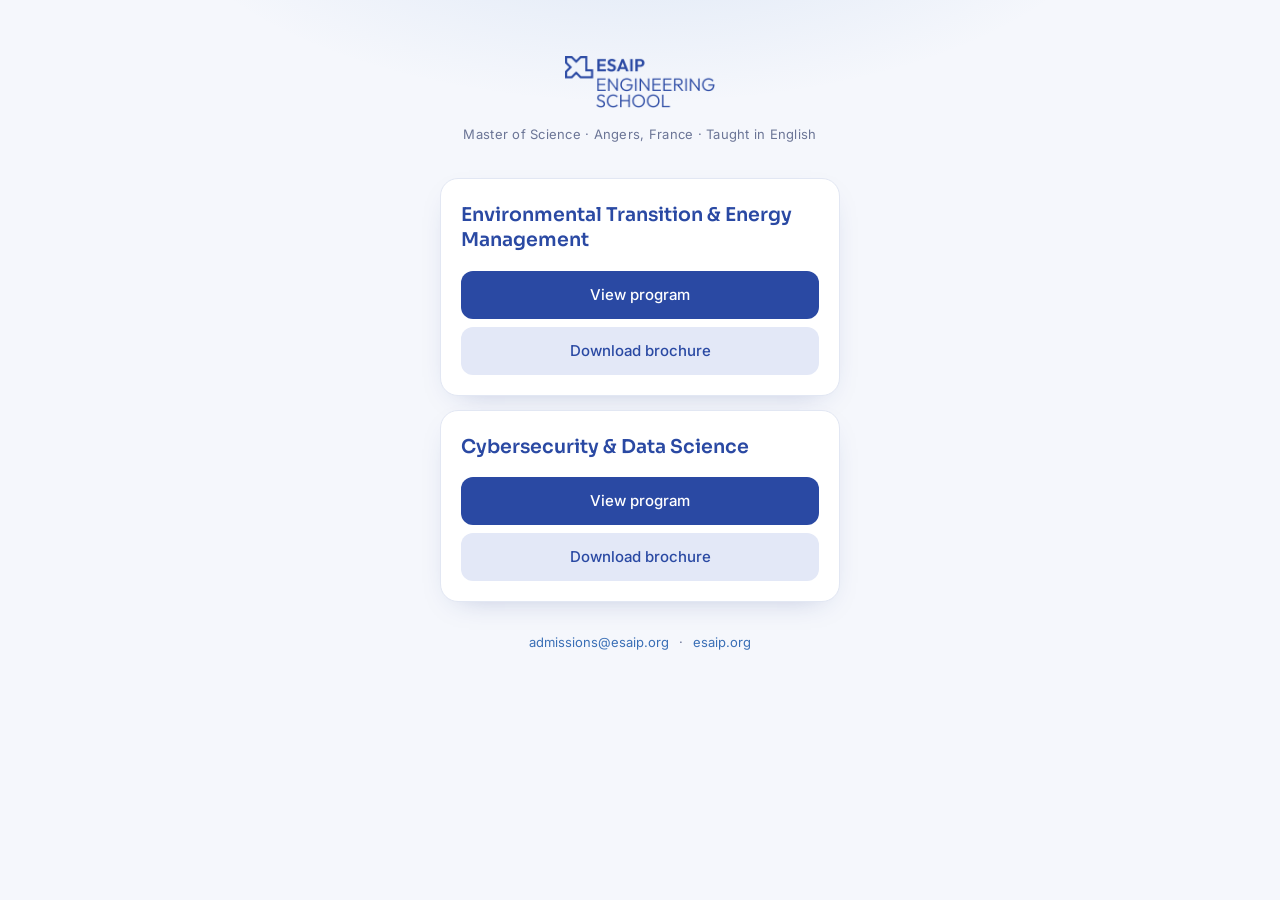
==== index.html @ 54f1c128 "Initial commit" ====
<!doctype html>
<html lang="en">
<head>
  <meta charset="utf-8">
  <meta name="viewport" content="width=device-width, initial-scale=1, viewport-fit=cover">
  <title>ESAIP — MSc Programs</title>
  <meta name="theme-color" content="#2a49a3">
  <link rel="icon" type="image/png" href="assets/favicon.png">
  <link rel="preconnect" href="https://fonts.googleapis.com">
  <link rel="preconnect" href="https://fonts.gstatic.com" crossorigin>
  <link href="https://fonts.googleapis.com/css2?family=Sora:wght@400;600&family=Inter:wght@400;500;600&display=swap" rel="stylesheet">
  <link rel="stylesheet" href="css/style.css">
</head>
<body>
  <main class="page">

    <header class="head">
      <img class="logo" src="assets/logo-blue.png" alt="ESAIP Engineering School" width="632" height="220">
      <p class="intro">Master of Science · Angers, France · Taught in English</p>
    </header>

    <article class="program">
      <h2>Environmental Transition &amp; Energy Management</h2>
      <div class="links">
        <a class="btn btn--primary" href="https://en.esaip.org/formation/msc-environmental-transition-energy-management/" target="_blank" rel="noopener">View program</a>
        <a class="btn btn--ghost" href="brochures/ESAIP-MSc-Environmental-Transition-Energy-Management.pdf" download>Download brochure</a>
      </div>
    </article>

    <article class="program">
      <h2>Cybersecurity &amp; Data Science</h2>
      <div class="links">
        <a class="btn btn--primary" href="https://en.esaip.org/formation/msc-cybersecurity/" target="_blank" rel="noopener">View program</a>
        <a class="btn btn--ghost" href="brochures/ESAIP-MSc-Cybersecurity-Data-Science.pdf" download>Download brochure</a>
      </div>
    </article>

    <footer class="foot">
      <a href="mailto:admissions@esaip.org">admissions@esaip.org</a>
      <span aria-hidden="true">·</span>
      <a href="https://en.esaip.org/" target="_blank" rel="noopener">esaip.org</a>
    </footer>

  </main>
</body>
</html>
---- css/style.css ----
/* ESAIP — MSc page */

:root {
  --blue-900: #1c3580;
  --blue-800: #2a49a3;
  --blue-600: #3a6fb6;
  --blue-500: #4b83cb;
  --blue-100: #e3e8f7;
  --blue-50:  #f5f7fc;
  --ink: #18234a;
  --muted: #6b7596;
  --line: #e2e7f3;
  --shadow: 0 10px 30px -18px rgba(28, 53, 128, .35);
  --font-head: "Sora", system-ui, sans-serif;
  --font-body: "Inter", system-ui, -apple-system, sans-serif;
}

*, *::before, *::after { box-sizing: border-box; }

body {
  margin: 0;
  min-height: 100vh;
  font-family: var(--font-body);
  color: var(--ink);
  background:
    radial-gradient(700px 320px at 50% -120px, rgba(75, 131, 203, .16), transparent 70%),
    var(--blue-50);
  -webkit-font-smoothing: antialiased;
}

.page {
  max-width: 440px;
  margin: 0 auto;
  padding: calc(56px + env(safe-area-inset-top)) 20px calc(40px + env(safe-area-inset-bottom));
}

/* Header */
.head { text-align: center; margin-bottom: 36px; }
.logo { width: 150px; height: auto; display: block; margin: 0 auto; }
.intro { margin: 18px 0 0; font-size: 13px; letter-spacing: .02em; color: var(--muted); }

/* Program */
.program {
  background: #fff;
  border: 1px solid var(--line);
  border-radius: 18px;
  padding: 24px 20px 20px;
  margin-bottom: 14px;
  box-shadow: var(--shadow);
}
.program h2 {
  margin: 0 0 18px;
  font-family: var(--font-head);
  font-weight: 600;
  font-size: 19px;
  line-height: 1.3;
  color: var(--blue-800);
}
.links { display: grid; gap: 8px; }

/* Buttons */
.btn {
  display: flex;
  align-items: center;
  justify-content: center;
  min-height: 48px;
  padding: 12px 18px;
  border: 0;
  border-radius: 12px;
  font: 500 15px/1.2 var(--font-body);
  text-decoration: none;
  cursor: pointer;
  transition: background .2s ease, opacity .2s ease;
  -webkit-tap-highlight-color: transparent;
}
.btn--primary { background: var(--blue-800); color: #fff; }
.btn--primary:hover { background: var(--blue-900); }
.btn--ghost { background: var(--blue-100); color: var(--blue-800); }
.btn--ghost:hover { background: #d6ddf2; }
.btn:focus-visible { outline: 2px solid var(--blue-500); outline-offset: 2px; }

/* Footer */
.foot {
  margin-top: 32px;
  text-align: center;
  font-size: 13px;
  color: var(--muted);
}
.foot a { color: var(--blue-600); text-decoration: none; }
.foot a:hover { text-decoration: underline; }
.foot span { margin: 0 6px; }
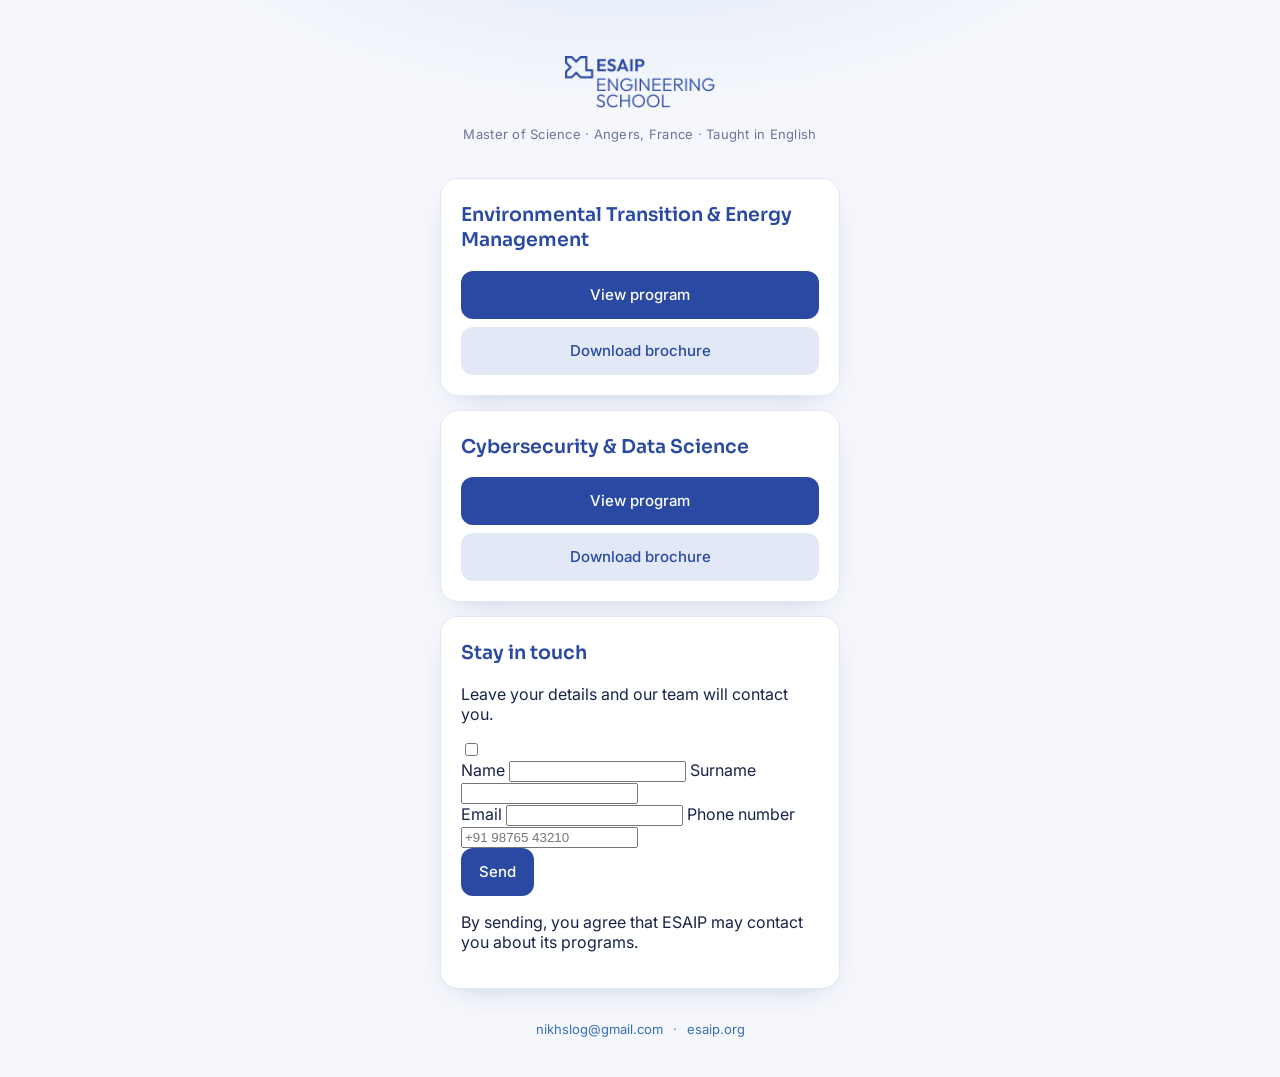
==== commit 24f3cf9a: "form Added a lead form section for user inquiries with validation and submission handling." ====
--- a/index.html
+++ b/index.html
@@ -35,12 +35,92 @@
       </div>
     </article>
 
+        <section class="program form-card" aria-labelledby="form-title">
+      <h2 id="form-title">Stay in touch</h2>
+      <p class="form-note">Leave your details and our team will contact you.</p>
+
+      <form id="leadForm" novalidate>
+        <!-- Web3Forms settings -->
+        <input type="hidden" name="access_key" value="YOUR_ACCESS_KEY_HERE">
+        <input type="hidden" name="subject" value="New MSc enquiry — ESAIP event">
+        <input type="hidden" name="from_name" value="ESAIP MSc event page">
+        <input type="checkbox" name="botcheck" class="hp" tabindex="-1" autocomplete="off">
+
+        <div class="row">
+          <label class="field">
+            <span>Name</span>
+            <input type="text" name="name" autocomplete="given-name" required>
+          </label>
+          <label class="field">
+            <span>Surname</span>
+            <input type="text" name="surname" autocomplete="family-name" required>
+          </label>
+        </div>
+        <label class="field">
+          <span>Email</span>
+          <input type="email" name="email" autocomplete="email" inputmode="email" required>
+        </label>
+        <label class="field">
+          <span>Phone number</span>
+          <input type="tel" name="phone" autocomplete="tel" inputmode="tel" placeholder="+91 98765 43210" required>
+        </label>
+
+        <button class="btn btn--primary" type="submit">Send</button>
+        <p class="form-status" id="formStatus" role="status" aria-live="polite"></p>
+        <p class="consent">By sending, you agree that ESAIP may contact you about its programs.</p>
+      </form>
+    </section>
+
     <footer class="foot">
-      <a href="mailto:admissions@esaip.org">admissions@esaip.org</a>
+      <a href="mailto:nikhslog@gmail.com">nikhslog@gmail.com</a>
       <span aria-hidden="true">·</span>
       <a href="https://en.esaip.org/" target="_blank" rel="noopener">esaip.org</a>
     </footer>
 
   </main>
+    <script>
+    (function () {
+      var form = document.getElementById("leadForm");
+      var status = document.getElementById("formStatus");
+      var button = form.querySelector("button");
+
+      form.addEventListener("submit", function (e) {
+        e.preventDefault();
+        if (!form.checkValidity()) {
+          form.classList.add("tried");
+          status.className = "form-status is-error";
+          status.textContent = "Please fill in all fields with a valid email.";
+          return;
+        }
+
+        button.disabled = true;
+        button.textContent = "Sending…";
+        status.className = "form-status";
+        status.textContent = "";
+
+        fetch("https://api.web3forms.com/submit", {
+          method: "POST",
+          headers: { "Content-Type": "application/json", "Accept": "application/json" },
+          body: JSON.stringify(Object.fromEntries(new FormData(form)))
+        })
+          .then(function (res) { return res.json(); })
+          .then(function (data) {
+            if (!data.success) throw new Error(data.message);
+            form.reset();
+            form.classList.remove("tried");
+            status.className = "form-status is-ok";
+            status.textContent = "Thank you! We'll be in touch soon.";
+          })
+          .catch(function () {
+            status.className = "form-status is-error";
+            status.textContent = "Couldn't send. Please check your connection and try again.";
+          })
+          .finally(function () {
+            button.disabled = false;
+            button.textContent = "Send";
+          });
+      });
+    })();
+  </script>
 </body>
-</html>+</html>
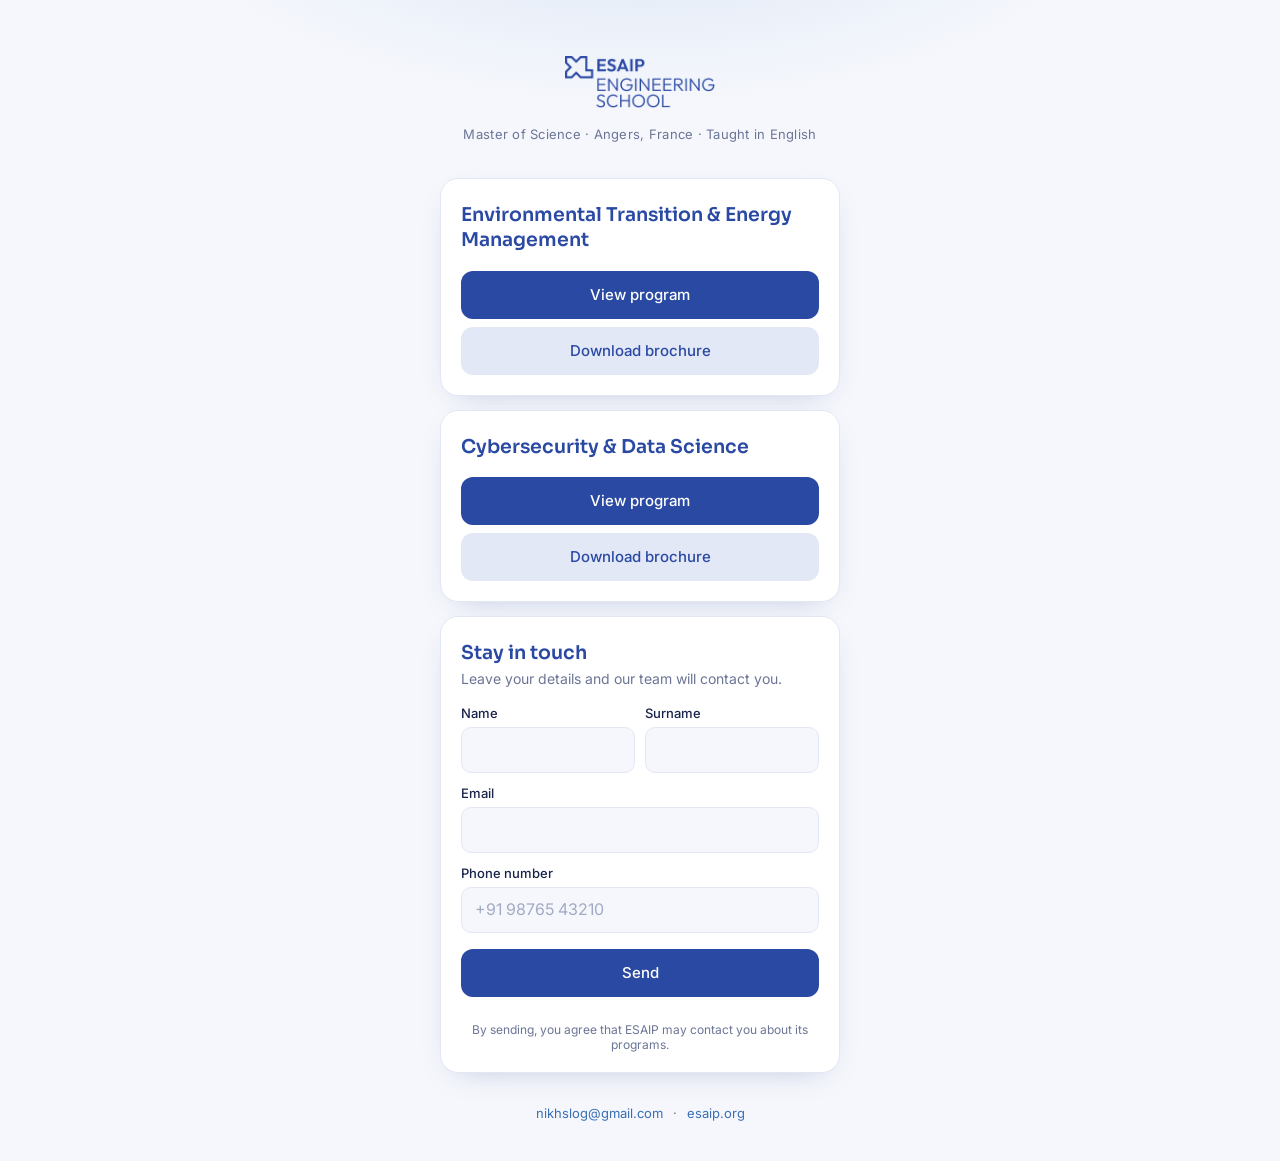
==== commit a78d8614: "email" ====
--- a/index.html
+++ b/index.html
@@ -35,16 +35,16 @@
       </div>
     </article>
 
-        <section class="program form-card" aria-labelledby="form-title">
+    <section class="program form-card" aria-labelledby="form-title">
       <h2 id="form-title">Stay in touch</h2>
       <p class="form-note">Leave your details and our team will contact you.</p>
 
       <form id="leadForm" novalidate>
-        <!-- Web3Forms settings -->
-        <input type="hidden" name="access_key" value="YOUR_ACCESS_KEY_HERE">
-        <input type="hidden" name="subject" value="New MSc enquiry — ESAIP event">
-        <input type="hidden" name="from_name" value="ESAIP MSc event page">
-        <input type="checkbox" name="botcheck" class="hp" tabindex="-1" autocomplete="off">
+        <!-- FormSubmit settings -->
+        <input type="hidden" name="_subject" value="New MSc enquiry — ESAIP event">
+        <input type="hidden" name="_template" value="table">
+        <input type="hidden" name="_captcha" value="false">
+        <input type="text" name="_honey" class="hp" tabindex="-1" autocomplete="off">
 
         <div class="row">
           <label class="field">
@@ -78,7 +78,8 @@
     </footer>
 
   </main>
-    <script>
+
+  <script>
     (function () {
       var form = document.getElementById("leadForm");
       var status = document.getElementById("formStatus");
@@ -98,14 +99,14 @@
         status.className = "form-status";
         status.textContent = "";
 
-        fetch("https://api.web3forms.com/submit", {
+        fetch("https://formsubmit.co/ajax/nikhslog@gmail.com", {
           method: "POST",
           headers: { "Content-Type": "application/json", "Accept": "application/json" },
           body: JSON.stringify(Object.fromEntries(new FormData(form)))
         })
           .then(function (res) { return res.json(); })
           .then(function (data) {
-            if (!data.success) throw new Error(data.message);
+            if (String(data.success) !== "true") throw new Error(data.message);
             form.reset();
             form.classList.remove("tried");
             status.className = "form-status is-ok";
--- a/css/style.css
+++ b/css/style.css
@@ -86,6 +86,39 @@
   font-size: 13px;
   color: var(--muted);
 }
+/* Form */
+.form-card h2 { margin-bottom: 4px; }
+.form-note { margin: 0 0 18px; font-size: 14px; color: var(--muted); }
+#leadForm { display: grid; gap: 12px; }
+.row { display: grid; grid-template-columns: 1fr 1fr; gap: 10px; }
+.field { display: grid; gap: 6px; min-width: 0; }
+.field span { font-size: 13px; font-weight: 500; color: var(--ink); }
+.field input {
+  width: 100%;
+  min-height: 46px;
+  padding: 11px 13px;
+  font: 400 16px/1.2 var(--font-body); /* 16px stops iPhone zooming in */
+  color: var(--ink);
+  background: var(--blue-50);
+  border: 1px solid var(--line);
+  border-radius: 10px;
+  transition: border-color .2s ease, background .2s ease, box-shadow .2s ease;
+}
+.field input::placeholder { color: #a3abc4; }
+.field input:focus {
+  outline: none;
+  background: #fff;
+  border-color: var(--blue-500);
+  box-shadow: 0 0 0 3px rgba(75, 131, 203, .15);
+}
+.tried .field input:invalid { border-color: #d9534f; }
+#leadForm .btn { width: 100%; margin-top: 4px; }
+#leadForm .btn:disabled { opacity: .7; cursor: default; }
+.form-status { margin: 0; font-size: 14px; text-align: center; min-height: 1px; }
+.form-status.is-ok { color: #1f8a5b; }
+.form-status.is-error { color: #c0392b; }
+.consent { margin: 0; font-size: 12px; color: var(--muted); text-align: center; }
+.hp { display: none; }
 .foot a { color: var(--blue-600); text-decoration: none; }
 .foot a:hover { text-decoration: underline; }
-.foot span { margin: 0 6px; }+.foot span { margin: 0 6px; }
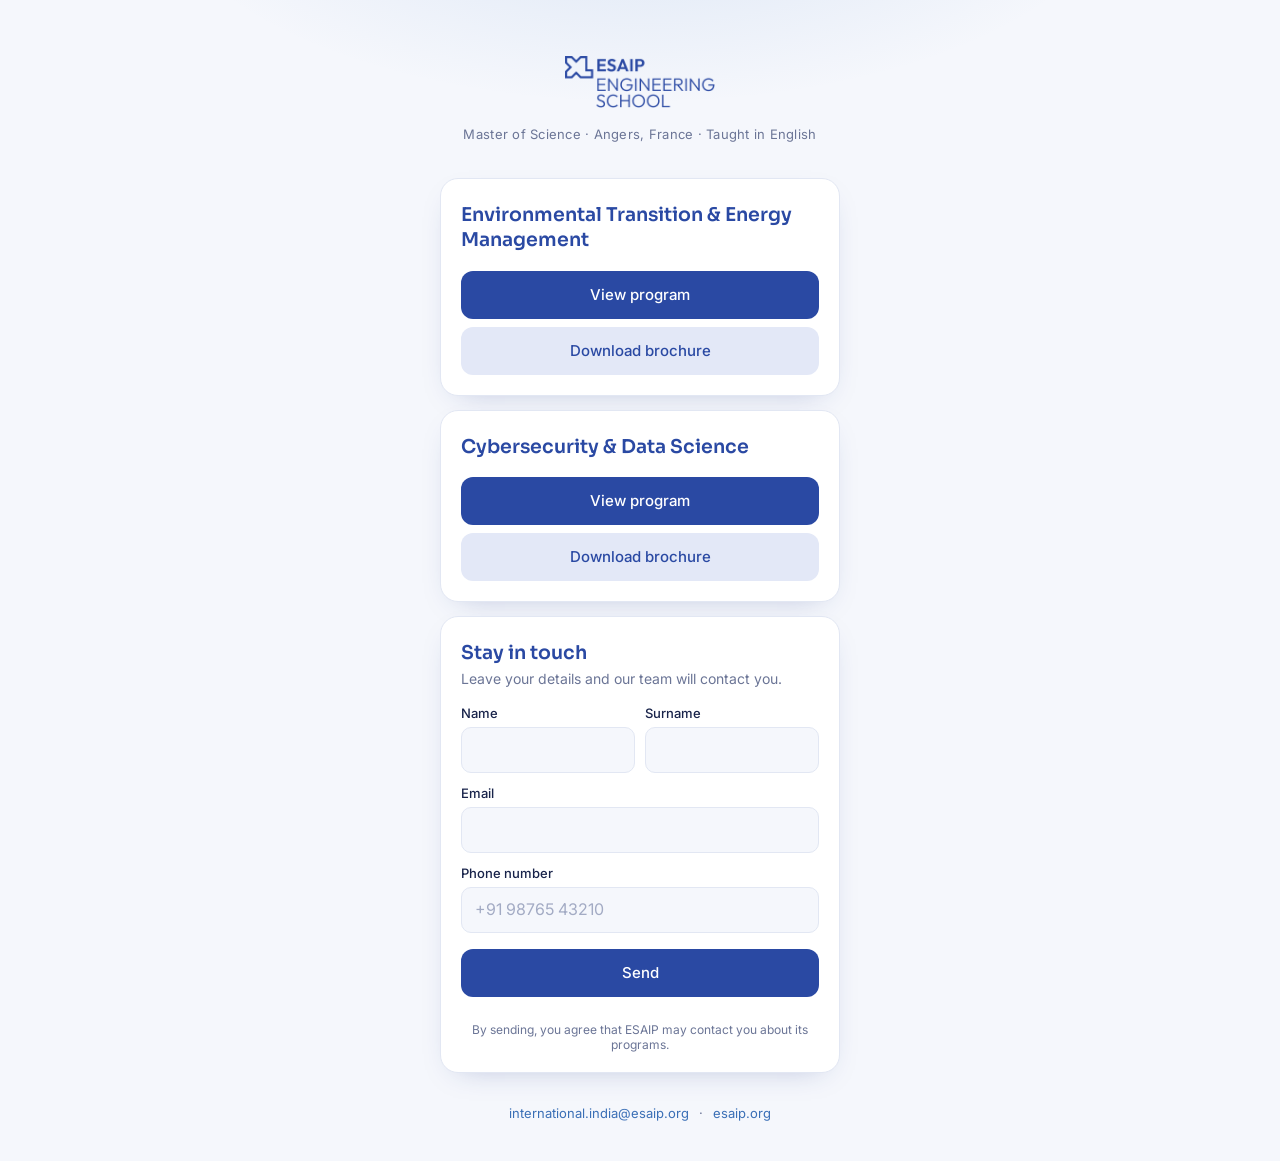
==== commit f24f31bd: "Update email address in form submission and footer" ====
--- a/index.html
+++ b/index.html
@@ -72,7 +72,7 @@
     </section>
 
     <footer class="foot">
-      <a href="mailto:nikhslog@gmail.com">nikhslog@gmail.com</a>
+      <a href="mailto:international.india@esaip.org">international.india@esaip.org</a>
       <span aria-hidden="true">·</span>
       <a href="https://en.esaip.org/" target="_blank" rel="noopener">esaip.org</a>
     </footer>
@@ -99,7 +99,7 @@
         status.className = "form-status";
         status.textContent = "";
 
-        fetch("https://formsubmit.co/ajax/nikhslog@gmail.com", {
+        fetch("https://formsubmit.co/ajax/international.india@esaip.org", {
           method: "POST",
           headers: { "Content-Type": "application/json", "Accept": "application/json" },
           body: JSON.stringify(Object.fromEntries(new FormData(form)))
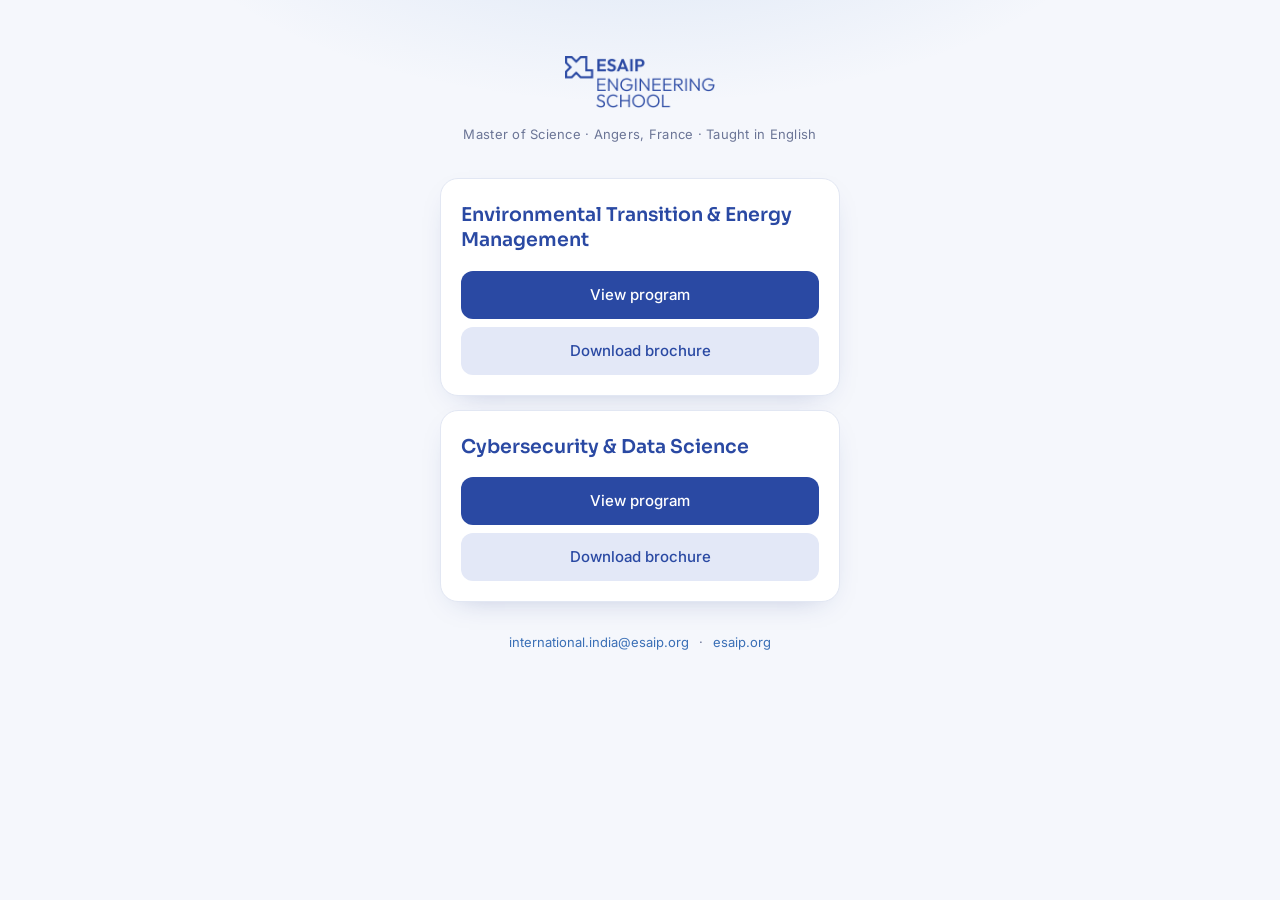
==== commit 076f2ef8: "Add files via upload" ====
--- a/index.html
+++ b/index.html
@@ -23,7 +23,8 @@
       <h2>Environmental Transition &amp; Energy Management</h2>
       <div class="links">
         <a class="btn btn--primary" href="https://en.esaip.org/formation/msc-environmental-transition-energy-management/" target="_blank" rel="noopener">View program</a>
-        <a class="btn btn--ghost" href="brochures/ESAIP-MSc-Environmental-Transition-Energy-Management.pdf" download>Download brochure</a>
+        <a class="btn btn--ghost" href="brochures/ESAIP-MSc-Environmental-Transition-Energy-Management.pdf"
+           data-brochure="Environmental Transition & Energy Management">Download brochure</a>
       </div>
     </article>
 
@@ -31,19 +32,33 @@
       <h2>Cybersecurity &amp; Data Science</h2>
       <div class="links">
         <a class="btn btn--primary" href="https://en.esaip.org/formation/msc-cybersecurity/" target="_blank" rel="noopener">View program</a>
-        <a class="btn btn--ghost" href="brochures/ESAIP-MSc-Cybersecurity-Data-Science.pdf" download>Download brochure</a>
+        <a class="btn btn--ghost" href="brochures/ESAIP-MSc-Cybersecurity-Data-Science.pdf"
+           data-brochure="Cybersecurity & Data Science">Download brochure</a>
       </div>
     </article>
 
-    <section class="program form-card" aria-labelledby="form-title">
-      <h2 id="form-title">Stay in touch</h2>
-      <p class="form-note">Leave your details and our team will contact you.</p>
+    <footer class="foot">
+      <a href="mailto:international.india@esaip.org">international.india@esaip.org</a>
+      <span aria-hidden="true">·</span>
+      <a href="https://en.esaip.org/" target="_blank" rel="noopener">esaip.org</a>
+    </footer>
+
+  </main>
+
+  <!-- Pop-up form shown before a brochure download -->
+  <dialog class="modal" id="leadDialog" aria-labelledby="formTitle">
+    <button class="modal__close" type="button" id="closeDialog" aria-label="Close">&times;</button>
+
+    <div id="formView">
+      <h2 id="formTitle">Get the brochure</h2>
+      <p class="form-note" id="formProgram">Enter your details to download the brochure.</p>
 
       <form id="leadForm" novalidate>
         <!-- FormSubmit settings -->
-        <input type="hidden" name="_subject" value="New MSc enquiry — ESAIP event">
+        <input type="hidden" name="_subject" id="formSubject" value="New brochure request — ESAIP event">
         <input type="hidden" name="_template" value="table">
         <input type="hidden" name="_captcha" value="false">
+        <input type="hidden" name="brochure" id="formBrochure" value="">
         <input type="text" name="_honey" class="hp" tabindex="-1" autocomplete="off">
 
         <div class="row">
@@ -65,25 +80,86 @@
           <input type="tel" name="phone" autocomplete="tel" inputmode="tel" placeholder="+91 98765 43210" required>
         </label>
 
-        <button class="btn btn--primary" type="submit">Send</button>
+        <button class="btn btn--primary" type="submit">Download brochure</button>
         <p class="form-status" id="formStatus" role="status" aria-live="polite"></p>
-        <p class="consent">By sending, you agree that ESAIP may contact you about its programs.</p>
+        <p class="consent">By submitting, you agree that ESAIP may contact you about its programs.</p>
       </form>
-    </section>
-
-    <footer class="foot">
-      <a href="mailto:international.india@esaip.org">international.india@esaip.org</a>
-      <span aria-hidden="true">·</span>
-      <a href="https://en.esaip.org/" target="_blank" rel="noopener">esaip.org</a>
-    </footer>
-
-  </main>
+    </div>
+
+    <div class="done" id="doneView" hidden>
+      <div class="done-icon" aria-hidden="true">✓</div>
+      <h2>Thank you!</h2>
+      <p class="form-note">Your brochure is downloading. Our team will be in touch soon.</p>
+      <a class="btn btn--primary" id="doneLink" href="#" download>Download again</a>
+    </div>
+  </dialog>
 
   <script>
     (function () {
-      var form = document.getElementById("leadForm");
-      var status = document.getElementById("formStatus");
-      var button = form.querySelector("button");
+      var EMAIL = "international.india@esaip.org";
+      var STORAGE_KEY = "esaip_msc_lead";
+
+      var dialog   = document.getElementById("leadDialog");
+      var form     = document.getElementById("leadForm");
+      var status   = document.getElementById("formStatus");
+      var submit   = form.querySelector("button[type=submit]");
+      var formView = document.getElementById("formView");
+      var doneView = document.getElementById("doneView");
+      var doneLink = document.getElementById("doneLink");
+      var pending  = null; // { href, name }
+
+      function hasRegistered() {
+        try { return localStorage.getItem(STORAGE_KEY) === "1"; } catch (e) { return false; }
+      }
+      function rememberRegistered() {
+        try { localStorage.setItem(STORAGE_KEY, "1"); } catch (e) {}
+      }
+
+      function startDownload(href) {
+        var a = document.createElement("a");
+        a.href = href;
+        a.setAttribute("download", "");
+        document.body.appendChild(a);
+        a.click();
+        a.remove();
+      }
+
+      function openForm(item) {
+        pending = item;
+        document.getElementById("formProgram").textContent =
+          "Enter your details to download the " + item.name + " brochure.";
+        document.getElementById("formBrochure").value = item.name;
+        document.getElementById("formSubject").value = "New brochure request — " + item.name;
+        formView.hidden = false;
+        doneView.hidden = true;
+        status.textContent = "";
+        status.className = "form-status";
+        dialog.showModal();
+      }
+
+      function showDone() {
+        rememberRegistered();
+        form.reset();
+        form.classList.remove("tried");
+        formView.hidden = true;
+        doneView.hidden = false;
+        doneLink.href = pending.href;
+        startDownload(pending.href);
+      }
+
+      // Download buttons: ask for details the first time, download directly afterwards
+      document.querySelectorAll("[data-brochure]").forEach(function (link) {
+        link.addEventListener("click", function (e) {
+          e.preventDefault();
+          var item = { href: link.getAttribute("href"), name: link.getAttribute("data-brochure") };
+          if (hasRegistered()) startDownload(item.href);
+          else openForm(item);
+        });
+      });
+
+      // Close: × button or tap outside the box
+      document.getElementById("closeDialog").addEventListener("click", function () { dialog.close(); });
+      dialog.addEventListener("click", function (e) { if (e.target === dialog) dialog.close(); });
 
       form.addEventListener("submit", function (e) {
         e.preventDefault();
@@ -94,34 +170,33 @@
           return;
         }
 
-        button.disabled = true;
-        button.textContent = "Sending…";
+        submit.disabled = true;
+        submit.textContent = "Sending…";
         status.className = "form-status";
         status.textContent = "";
 
-        fetch("https://formsubmit.co/ajax/international.india@esaip.org", {
+        fetch("https://formsubmit.co/ajax/" + EMAIL, {
           method: "POST",
           headers: { "Content-Type": "application/json", "Accept": "application/json" },
           body: JSON.stringify(Object.fromEntries(new FormData(form)))
         })
-          .then(function (res) { return res.json(); })
-          .then(function (data) {
-            if (String(data.success) !== "true") throw new Error(data.message);
-            form.reset();
-            form.classList.remove("tried");
-            status.className = "form-status is-ok";
-            status.textContent = "Thank you! We'll be in touch soon.";
-          })
+          .then(function () { showDone(); })
           .catch(function () {
-            status.className = "form-status is-error";
-            status.textContent = "Couldn't send. Please check your connection and try again.";
+            // FormSubmit often delivers the email even when the browser can't read its reply,
+            // so only treat it as a failure when the phone is actually offline.
+            if (navigator.onLine === false) {
+              status.className = "form-status is-error";
+              status.textContent = "You seem to be offline. Please check your connection and try again.";
+            } else {
+              showDone();
+            }
           })
           .finally(function () {
-            button.disabled = false;
-            button.textContent = "Send";
+            submit.disabled = false;
+            submit.textContent = "Download brochure";
           });
       });
     })();
   </script>
 </body>
-</html>
+</html>
